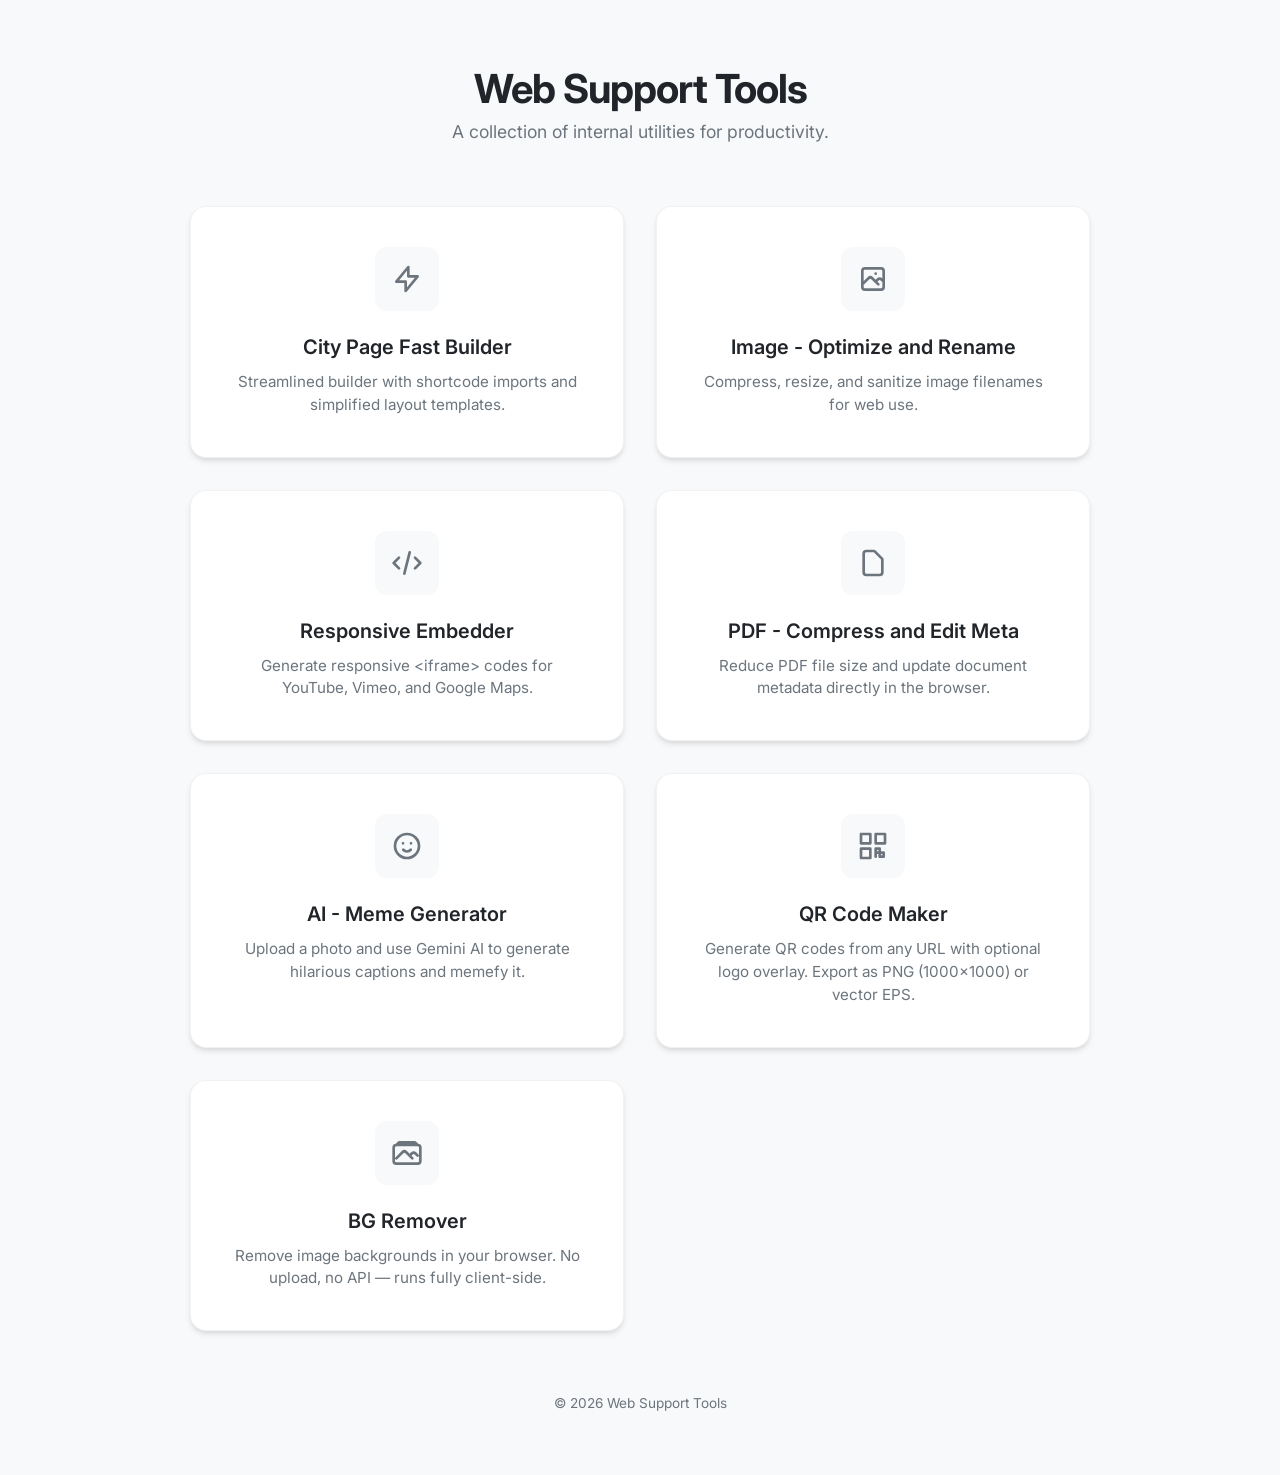
==== index.html @ 627a8788 "Added Embedder" ====
<!DOCTYPE html>
<html lang="en">
<head>
    <meta charset="UTF-8">
    <meta name="viewport" content="width=device-width, initial-scale=1.0">
    <title>Web Support Tools</title>
    <link rel="preconnect" href="https://fonts.googleapis.com">
    <link rel="preconnect" href="https://fonts.gstatic.com" crossorigin>
    <link href="https://fonts.googleapis.com/css2?family=Inter:wght@400;500;600;700&display=swap" rel="stylesheet">
    <style>
        :root {
            --bg-color: #f8f9fa;
            --card-bg: #ffffff;
            --text-primary: #212529;
            --text-secondary: #6c757d;
            --accent-color: #e9ecef;
            --border-radius: 16px;
            --transition: all 0.3s cubic-bezier(0.4, 0, 0.2, 1);
            --shadow: 0 4px 6px -1px rgba(0, 0, 0, 0.1), 0 2px 4px -1px rgba(0, 0, 0, 0.06);
            --shadow-hover: 0 10px 15px -3px rgba(0, 0, 0, 0.1), 0 4px 6px -2px rgba(0, 0, 0, 0.05);
        }

        * {
            margin: 0;
            padding: 0;
            box-sizing: border-box;
        }

        body {
            font-family: 'Inter', -apple-system, BlinkMacSystemFont, "Segoe UI", Roboto, sans-serif;
            background-color: var(--bg-color);
            color: var(--text-primary);
            min-height: 100vh;
            display: flex;
            flex-direction: column;
            align-items: center;
            padding: 4rem 2rem;
        }

        header {
            text-align: center;
            margin-bottom: 4rem;
        }

        h1 {
            font-size: 2.5rem;
            font-weight: 700;
            letter-spacing: -0.025em;
            margin-bottom: 0.5rem;
            color: var(--text-primary);
        }

        p.subtitle {
            color: var(--text-secondary);
            font-size: 1.1rem;
        }

        .tools-grid {
            display: grid;
            grid-template-columns: repeat(auto-fit, minmax(300px, 1fr));
            gap: 2rem;
            width: 100%;
            max-width: 900px;
        }

        .tool-card {
            background: var(--card-bg);
            border-radius: var(--border-radius);
            padding: 2.5rem;
            text-decoration: none;
            color: inherit;
            display: flex;
            flex-direction: column;
            align-items: center;
            text-align: center;
            box-shadow: var(--shadow);
            transition: var(--transition);
            border: 1px solid rgba(0, 0, 0, 0.05);
        }

        .tool-card:hover {
            transform: translateY(-8px);
            box-shadow: var(--shadow-hover);
            border-color: rgba(0, 0, 0, 0.1);
        }

        .icon-wrapper {
            width: 64px;
            height: 64px;
            background: var(--bg-color);
            border-radius: 12px;
            display: flex;
            align-items: center;
            justify-content: center;
            margin-bottom: 1.5rem;
            transition: var(--transition);
        }

        .tool-card:hover .icon-wrapper {
            background: var(--accent-color);
        }

        .icon-wrapper svg {
            width: 32px;
            height: 32px;
            color: var(--text-secondary);
        }

        h2 {
            font-size: 1.25rem;
            font-weight: 600;
            margin-bottom: 0.75rem;
        }

        .description {
            color: var(--text-secondary);
            font-size: 0.95rem;
            line-height: 1.5;
        }

        footer {
            margin-top: auto;
            padding-top: 4rem;
            color: var(--text-secondary);
            font-size: 0.85rem;
        }

        @media (max-width: 640px) {
            body {
                padding: 2rem 1rem;
            }
            h1 {
                font-size: 2rem;
            }
        }
    </style>
</head>
<body>

    <header>
        <h1>Web Support Tools</h1>
        <p class="subtitle">A collection of internal utilities for productivity.</p>
    </header>

    <main class="tools-grid">

        <a href="./citypagefastbuilder/" class="tool-card">
            <div class="icon-wrapper">
                <svg xmlns="http://www.w3.org/2000/svg" fill="none" viewBox="0 0 24 24" stroke="currentColor">
                    <path stroke-linecap="round" stroke-linejoin="round" stroke-width="2" d="M13 10V3L4 14h7v7l9-11h-7z" />
                </svg>
            </div>
            <h2>City Page Fast Builder</h2>
            <p class="description">Streamlined builder with shortcode imports and simplified layout templates.</p>
        </a>


        <a href="./optimizer/" class="tool-card">
            <div class="icon-wrapper">
                <svg xmlns="http://www.w3.org/2000/svg" fill="none" viewBox="0 0 24 24" stroke="currentColor">
                    <path stroke-linecap="round" stroke-linejoin="round" stroke-width="2" d="M4 16l4.586-4.586a2 2 0 012.828 0L16 16m-2-2l1.586-1.586a2 2 0 012.828 0L20 14m-6-6h.01M6 20h12a2 2 0 002-2V6a2 2 0 00-2-2H6a2 2 0 00-2 2v12a2 2 0 002 2z" />
                </svg>
            </div>
            <h2>Image - Optimize and Rename</h2>
            <p class="description">Compress, resize, and sanitize image filenames for web use.</p>
        </a>

        <a href="./embedder/" class="tool-card">
            <div class="icon-wrapper">
                <svg xmlns="http://www.w3.org/2000/svg" fill="none" viewBox="0 0 24 24" stroke="currentColor">
                    <path stroke-linecap="round" stroke-linejoin="round" stroke-width="2" d="M10 20l4-16m4 4l4 4-4 4M6 16l-4-4 4-4" />
                </svg>
            </div>
            <h2>Responsive Embedder</h2>
            <p class="description">Generate responsive &lt;iframe&gt; codes for YouTube, Vimeo, and Google Maps.</p>
        </a>

        <a href="./pdfcompressor/" class="tool-card">
            <div class="icon-wrapper">
                <svg xmlns="http://www.w3.org/2000/svg" fill="none" viewBox="0 0 24 24" stroke="currentColor">
                    <path stroke-linecap="round" stroke-linejoin="round" stroke-width="2" d="M7 21h10a2 2 0 002-2V9.414a1 1 0 00-.293-.707l-5.414-5.414A1 1 0 0012.586 3H7a2 2 0 00-2 2v14a2 2 0 002 2z" />
                </svg>
            </div>
            <h2>PDF - Compress and Edit Meta</h2>
            <p class="description">Reduce PDF file size and update document metadata directly in the browser.</p>
        </a>

        <a href="./memegen/" class="tool-card">
            <div class="icon-wrapper">
                <svg xmlns="http://www.w3.org/2000/svg" fill="none" viewBox="0 0 24 24" stroke="currentColor">
                    <path stroke-linecap="round" stroke-linejoin="round" stroke-width="2" d="M14.828 14.828a4 4 0 01-5.656 0M9 10h.01M15 10h.01M21 12a9 9 0 11-18 0 9 9 0 0118 0z" />
                </svg>
            </div>
            <h2>AI - Meme Generator</h2>
            <p class="description">Upload a photo and use Gemini AI to generate hilarious captions and memefy it.</p>
        </a>

        <a href="./qrcode/" class="tool-card">
            <div class="icon-wrapper">
                <svg xmlns="http://www.w3.org/2000/svg" fill="none" viewBox="0 0 24 24" stroke="currentColor">
                    <rect x="3" y="3" width="7" height="7" stroke-width="2" stroke-linecap="round" stroke-linejoin="round"/>
                    <rect x="14" y="3" width="7" height="7" stroke-width="2" stroke-linecap="round" stroke-linejoin="round"/>
                    <rect x="3" y="14" width="7" height="7" stroke-width="2" stroke-linecap="round" stroke-linejoin="round"/>
                    <path stroke-linecap="round" stroke-linejoin="round" stroke-width="2" d="M14 14h3v3h-3zM17 17h3v3h-3zM14 17v3"/>
                </svg>
            </div>
            <h2>QR Code Maker</h2>
            <p class="description">Generate QR codes from any URL with optional logo overlay. Export as PNG (1000×1000) or vector EPS.</p>
        </a>

        <a href="./bgremover/" class="tool-card">
            <div class="icon-wrapper">
                <svg xmlns="http://www.w3.org/2000/svg" fill="none" viewBox="0 0 24 24" stroke="currentColor">
                    <path stroke-linecap="round" stroke-linejoin="round" stroke-width="2" d="M4 16l4.586-4.586a2 2 0 012.828 0L16 16m-2-2l1.586-1.586a2 2 0 012.828 0L20 14M4 6h16M4 6a2 2 0 00-2 2v10a2 2 0 002 2h16a2 2 0 002-2V8a2 2 0 00-2-2M4 6l2-2h12l2 2" />
                </svg>
            </div>
            <h2>BG Remover</h2>
            <p class="description">Remove image backgrounds in your browser. No upload, no API — runs fully client-side.</p>
        </a>
    </main>

    <footer>
        &copy; 2026 Web Support Tools
    </footer>

</body>
</html>
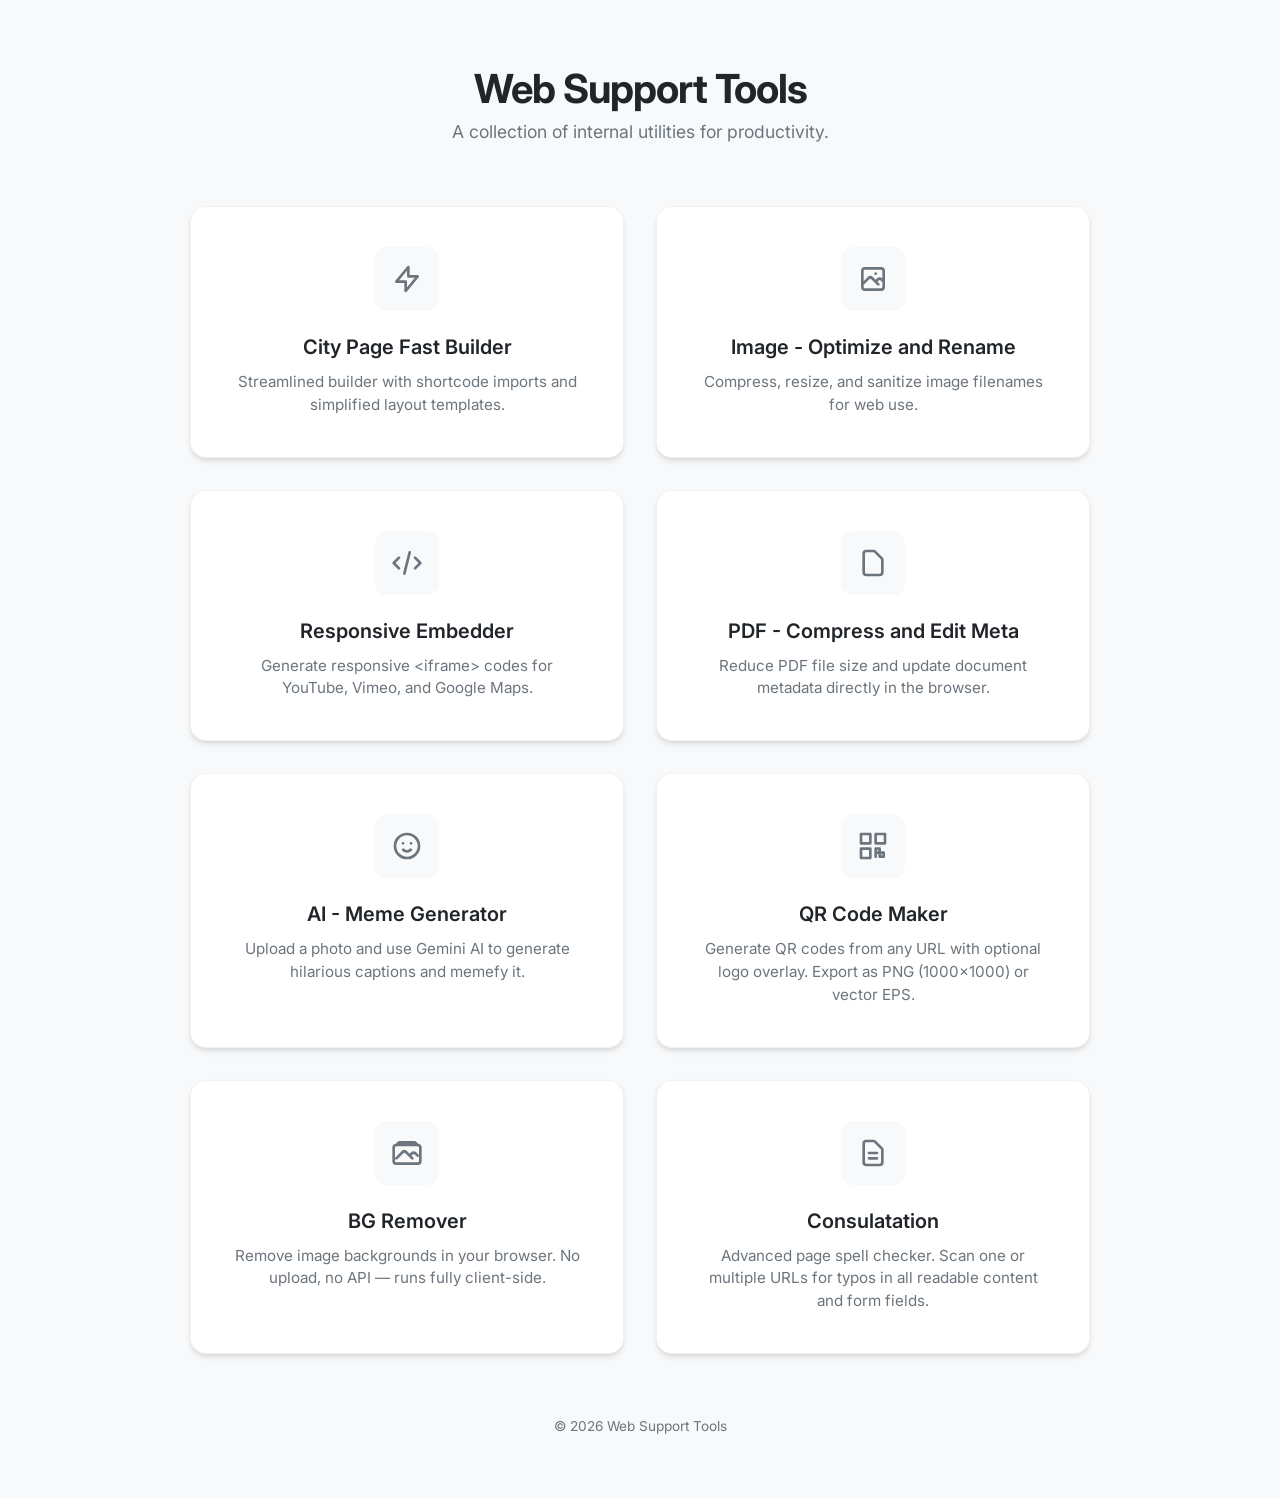
==== commit 514d0fac: "Added Spell Checked" ====
--- a/index.html
+++ b/index.html
@@ -217,6 +217,16 @@
             <h2>BG Remover</h2>
             <p class="description">Remove image backgrounds in your browser. No upload, no API — runs fully client-side.</p>
         </a>
+
+        <a href="./spellchecker/" class="tool-card">
+            <div class="icon-wrapper">
+                <svg xmlns="http://www.w3.org/2000/svg" fill="none" viewBox="0 0 24 24" stroke="currentColor">
+                    <path stroke-linecap="round" stroke-linejoin="round" stroke-width="2" d="M9 12h6m-6 4h6m2 5H7a2 2 0 01-2-2V5a2 2 0 012-2h5.586a1 1 0 01.707.293l5.414 5.414a1 1 0 01.293.707V19a2 2 0 01-2 2z" />
+                </svg>
+            </div>
+            <h2>Consulatation</h2>
+            <p class="description">Advanced page spell checker. Scan one or multiple URLs for typos in all readable content and form fields.</p>
+        </a>
     </main>
 
     <footer>
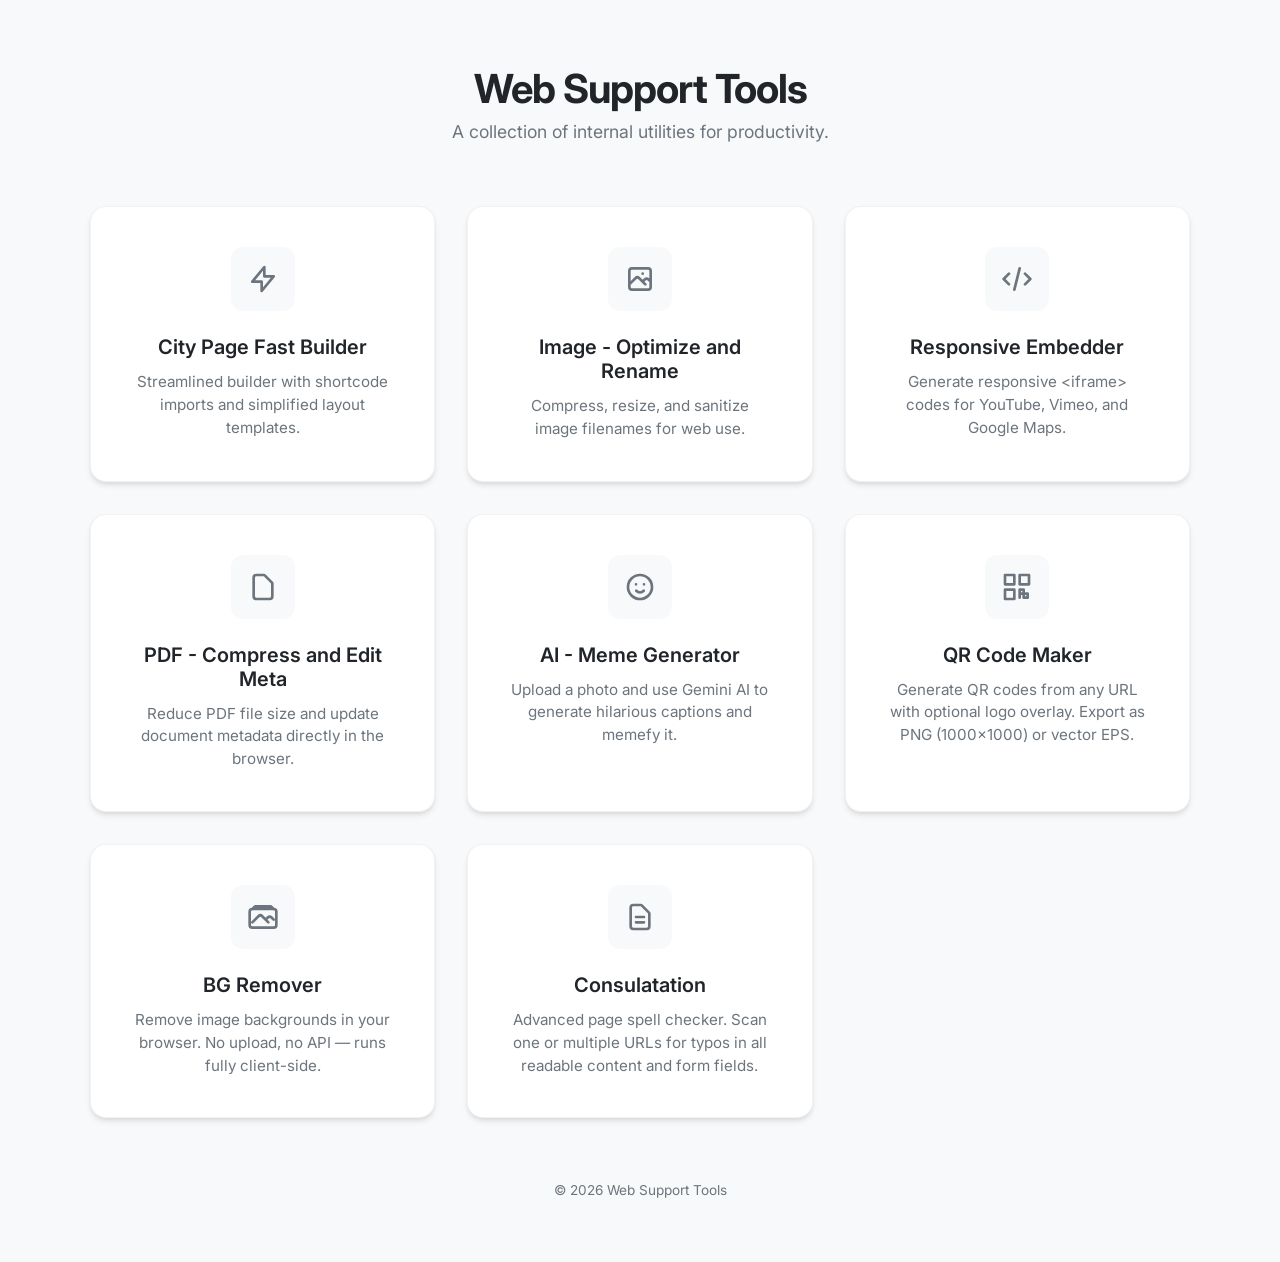
==== commit fb1cdf4d: "Update root" ====
--- a/index.html
+++ b/index.html
@@ -57,10 +57,10 @@
 
         .tools-grid {
             display: grid;
-            grid-template-columns: repeat(auto-fit, minmax(300px, 1fr));
+            grid-template-columns: repeat(3, 1fr);
             gap: 2rem;
             width: 100%;
-            max-width: 900px;
+            max-width: 1100px;
         }
 
         .tool-card {
@@ -125,12 +125,37 @@
             font-size: 0.85rem;
         }
 
-        @media (max-width: 640px) {
+        @media (max-width: 768px) {
             body {
                 padding: 2rem 1rem;
             }
             h1 {
                 font-size: 2rem;
+            }
+            .tools-grid {
+                gap: 0.75rem;
+            }
+            .tool-card {
+                padding: 1rem 0.5rem;
+            }
+            .tool-card h2 {
+                font-size: 0.9rem;
+            }
+            .tool-card .description {
+                font-size: 0.75rem;
+                display: -webkit-box;
+                -webkit-line-clamp: 3;
+                -webkit-box-orient: vertical;
+                overflow: hidden;
+            }
+            .icon-wrapper {
+                width: 40px;
+                height: 40px;
+                margin-bottom: 0.75rem;
+            }
+            .icon-wrapper svg {
+                width: 20px;
+                height: 20px;
             }
         }
     </style>
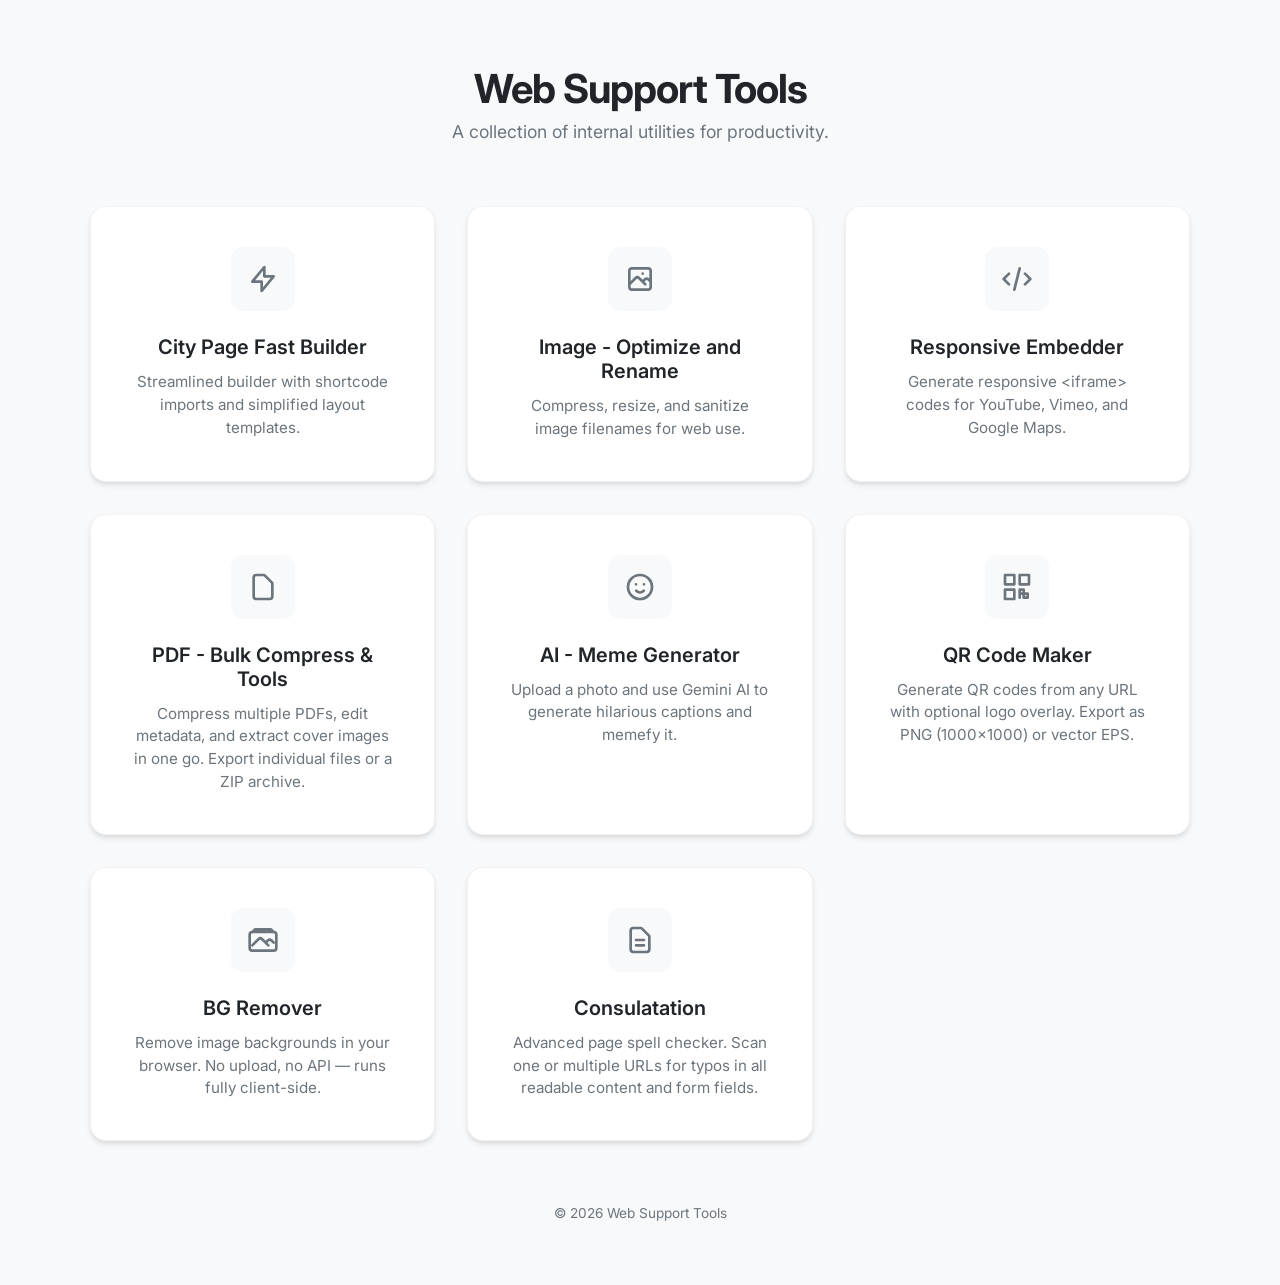
==== commit 943f9df4: "Updated" ====
--- a/index.html
+++ b/index.html
@@ -206,8 +206,8 @@
                     <path stroke-linecap="round" stroke-linejoin="round" stroke-width="2" d="M7 21h10a2 2 0 002-2V9.414a1 1 0 00-.293-.707l-5.414-5.414A1 1 0 0012.586 3H7a2 2 0 00-2 2v14a2 2 0 002 2z" />
                 </svg>
             </div>
-            <h2>PDF - Compress and Edit Meta</h2>
-            <p class="description">Reduce PDF file size and update document metadata directly in the browser.</p>
+            <h2>PDF - Bulk Compress & Tools</h2>
+            <p class="description">Compress multiple PDFs, edit metadata, and extract cover images in one go. Export individual files or a ZIP archive.</p>
         </a>
 
         <a href="./memegen/" class="tool-card">
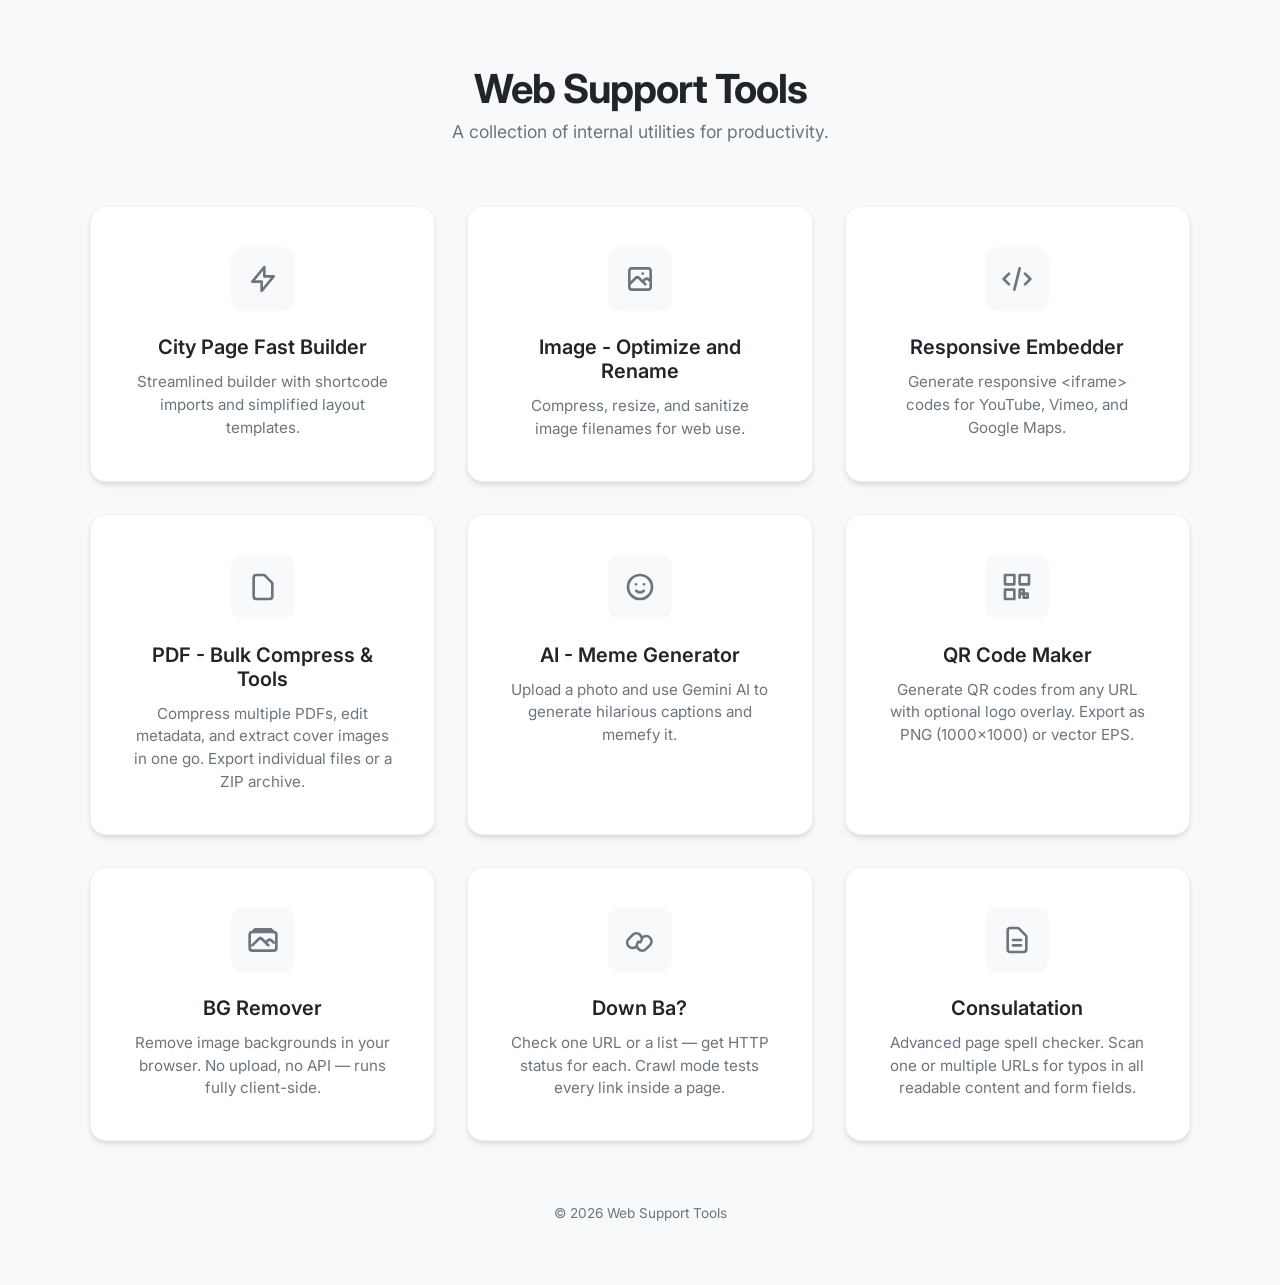
==== commit 1b363c50: "update" ====
--- a/index.html
+++ b/index.html
@@ -243,6 +243,16 @@
             <p class="description">Remove image backgrounds in your browser. No upload, no API — runs fully client-side.</p>
         </a>
 
+        <a href="./linkchecker/" class="tool-card">
+            <div class="icon-wrapper">
+                <svg xmlns="http://www.w3.org/2000/svg" fill="none" viewBox="0 0 24 24" stroke="currentColor">
+                    <path stroke-linecap="round" stroke-linejoin="round" stroke-width="2" d="M13.828 10.172a4 4 0 015.656 5.656l-3 3a4 4 0 01-5.656-5.656m-1.656 3.656a4 4 0 01-5.656-5.656l3-3a4 4 0 015.656 5.656" />
+                </svg>
+            </div>
+            <h2>Down Ba?</h2>
+            <p class="description">Check one URL or a list — get HTTP status for each. Crawl mode tests every link inside a page.</p>
+        </a>
+
         <a href="./spellchecker/" class="tool-card">
             <div class="icon-wrapper">
                 <svg xmlns="http://www.w3.org/2000/svg" fill="none" viewBox="0 0 24 24" stroke="currentColor">
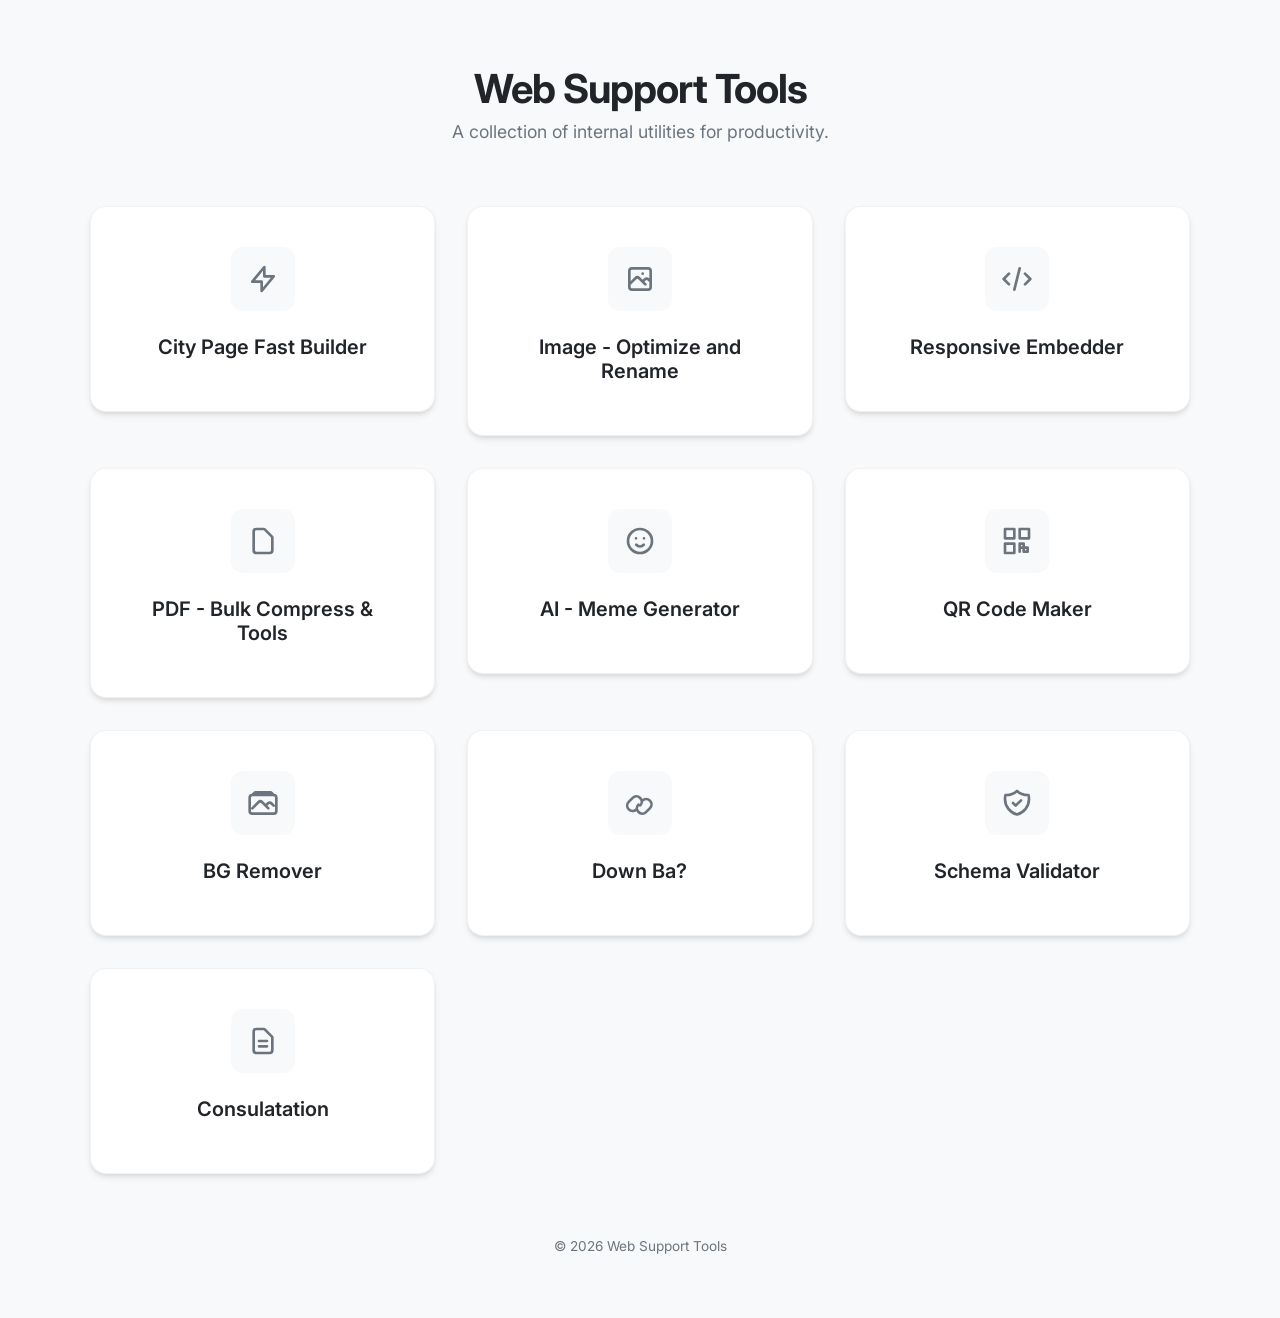
==== commit 07712389: "Added Schema Validator" ====
--- a/index.html
+++ b/index.html
@@ -58,6 +58,7 @@
         .tools-grid {
             display: grid;
             grid-template-columns: repeat(3, 1fr);
+            align-items: start;
             gap: 2rem;
             width: 100%;
             max-width: 1100px;
@@ -116,6 +117,15 @@
             color: var(--text-secondary);
             font-size: 0.95rem;
             line-height: 1.5;
+            max-height: 0;
+            opacity: 0;
+            overflow: hidden;
+            transition: max-height 0.3s ease, opacity 0.2s ease, margin-top 0.3s ease;
+        }
+
+        .tool-card:hover .description {
+            max-height: 200px;
+            opacity: 1;
         }
 
         footer {
@@ -143,6 +153,8 @@
             }
             .tool-card .description {
                 font-size: 0.75rem;
+                max-height: none;
+                opacity: 1;
                 display: -webkit-box;
                 -webkit-line-clamp: 3;
                 -webkit-box-orient: vertical;
@@ -253,6 +265,16 @@
             <p class="description">Check one URL or a list — get HTTP status for each. Crawl mode tests every link inside a page.</p>
         </a>
 
+        <a href="./schema/" class="tool-card">
+            <div class="icon-wrapper">
+                <svg xmlns="http://www.w3.org/2000/svg" fill="none" viewBox="0 0 24 24" stroke="currentColor">
+                    <path stroke-linecap="round" stroke-linejoin="round" stroke-width="2" d="M9 12l2 2 4-4m5.618-4.016A11.955 11.955 0 0112 2.944a11.955 11.955 0 01-8.618 3.04A12.02 12.02 0 003 9c0 5.591 3.824 10.29 9 11.622 5.176-1.332 9-6.03 9-11.622 0-1.042-.133-2.052-.382-3.016z" />
+                </svg>
+            </div>
+            <h2>Schema Validator</h2>
+            <p class="description">Check a URL or pasted code for JSON-LD schemas. Surfaces errors, warnings, and duplicate types.</p>
+        </a>
+
         <a href="./spellchecker/" class="tool-card">
             <div class="icon-wrapper">
                 <svg xmlns="http://www.w3.org/2000/svg" fill="none" viewBox="0 0 24 24" stroke="currentColor">
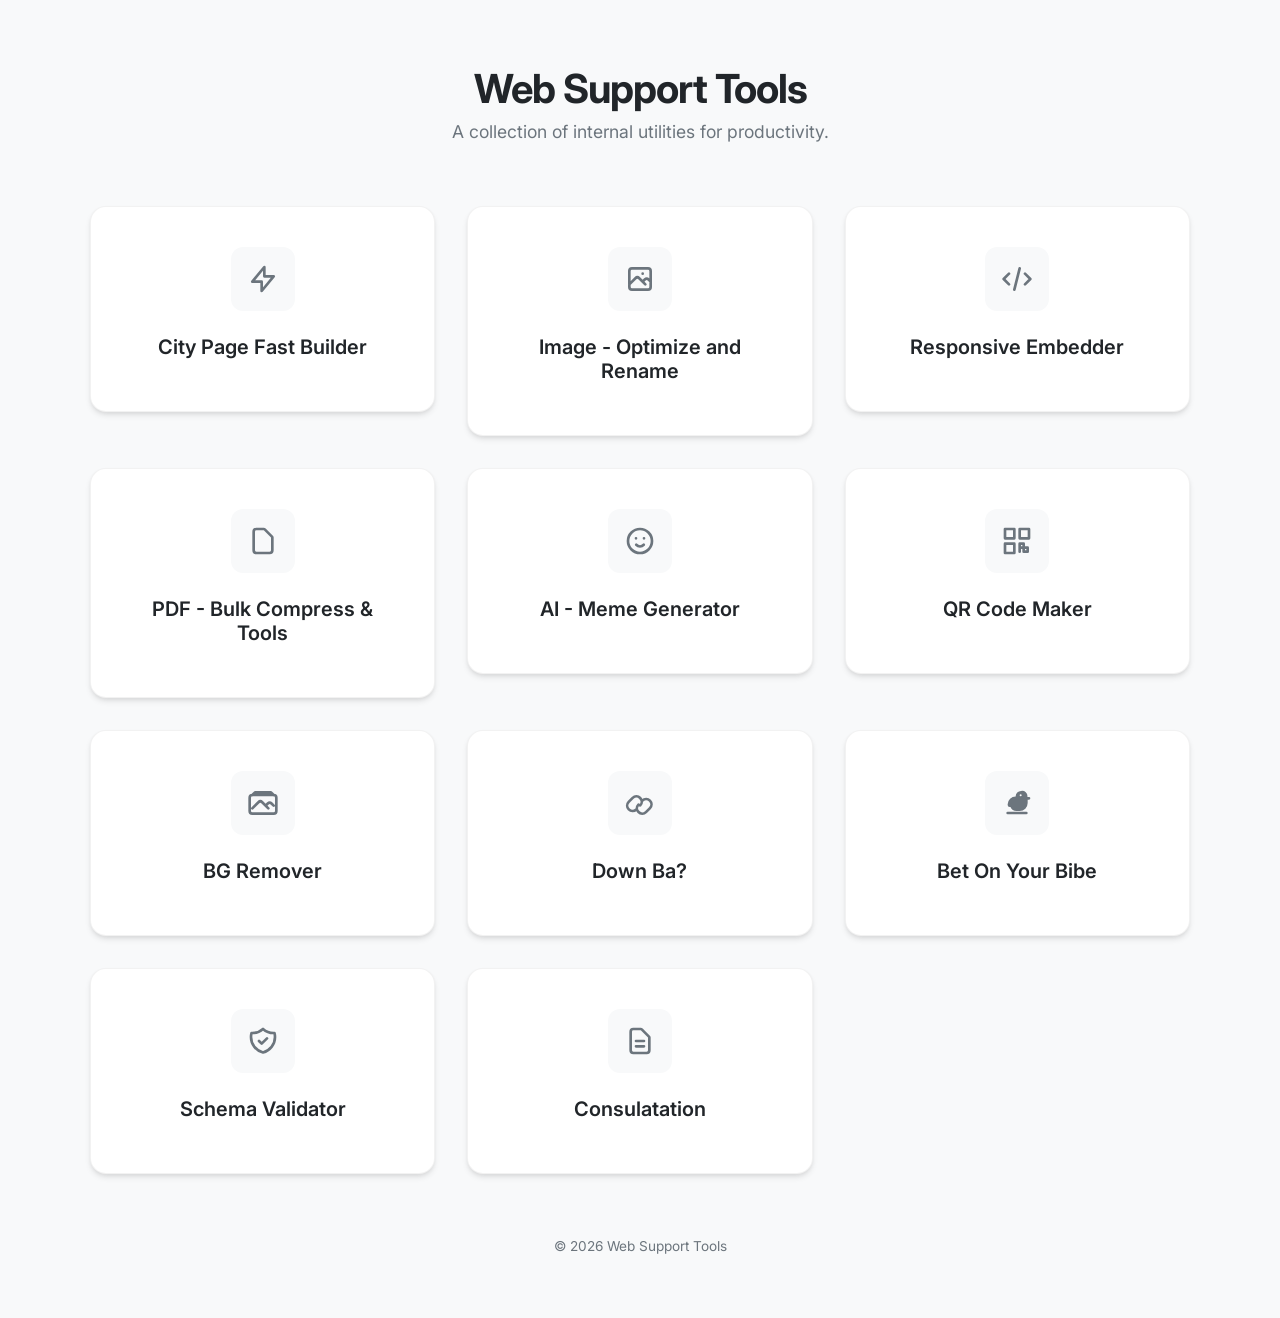
==== commit 5d645b79: "Add Bet On your Bibe" ====
--- a/index.html
+++ b/index.html
@@ -265,6 +265,16 @@
             <p class="description">Check one URL or a list — get HTTP status for each. Crawl mode tests every link inside a page.</p>
         </a>
 
+        <a href="./betonyourbibe/" class="tool-card">
+            <div class="icon-wrapper">
+                <svg xmlns="http://www.w3.org/2000/svg" viewBox="0 0 24 24" fill="currentColor">
+                    <path d="M15 3a4 4 0 0 0-4 4v.2A6 6 0 0 0 5 13v.5a1.5 1.5 0 0 0 1.5 1.5h.6A5 5 0 0 0 12 18h2a6 6 0 0 0 6-6V9.5h1a1 1 0 1 0 0-2h-1.2A4 4 0 0 0 15 3Zm.5 3.25a.75.75 0 1 1-1.5 0 .75.75 0 0 1 1.5 0ZM4 19.5a1 1 0 0 1 1-1h14a1 1 0 1 1 0 2H5a1 1 0 0 1-1-1Z"/>
+                </svg>
+            </div>
+            <h2>Bet On Your Bibe</h2>
+            <p class="description">Drop names, start the duck race. Pick who to bet on with animated ducks racing to a random finish.</p>
+        </a>
+
         <a href="./schema/" class="tool-card">
             <div class="icon-wrapper">
                 <svg xmlns="http://www.w3.org/2000/svg" fill="none" viewBox="0 0 24 24" stroke="currentColor">
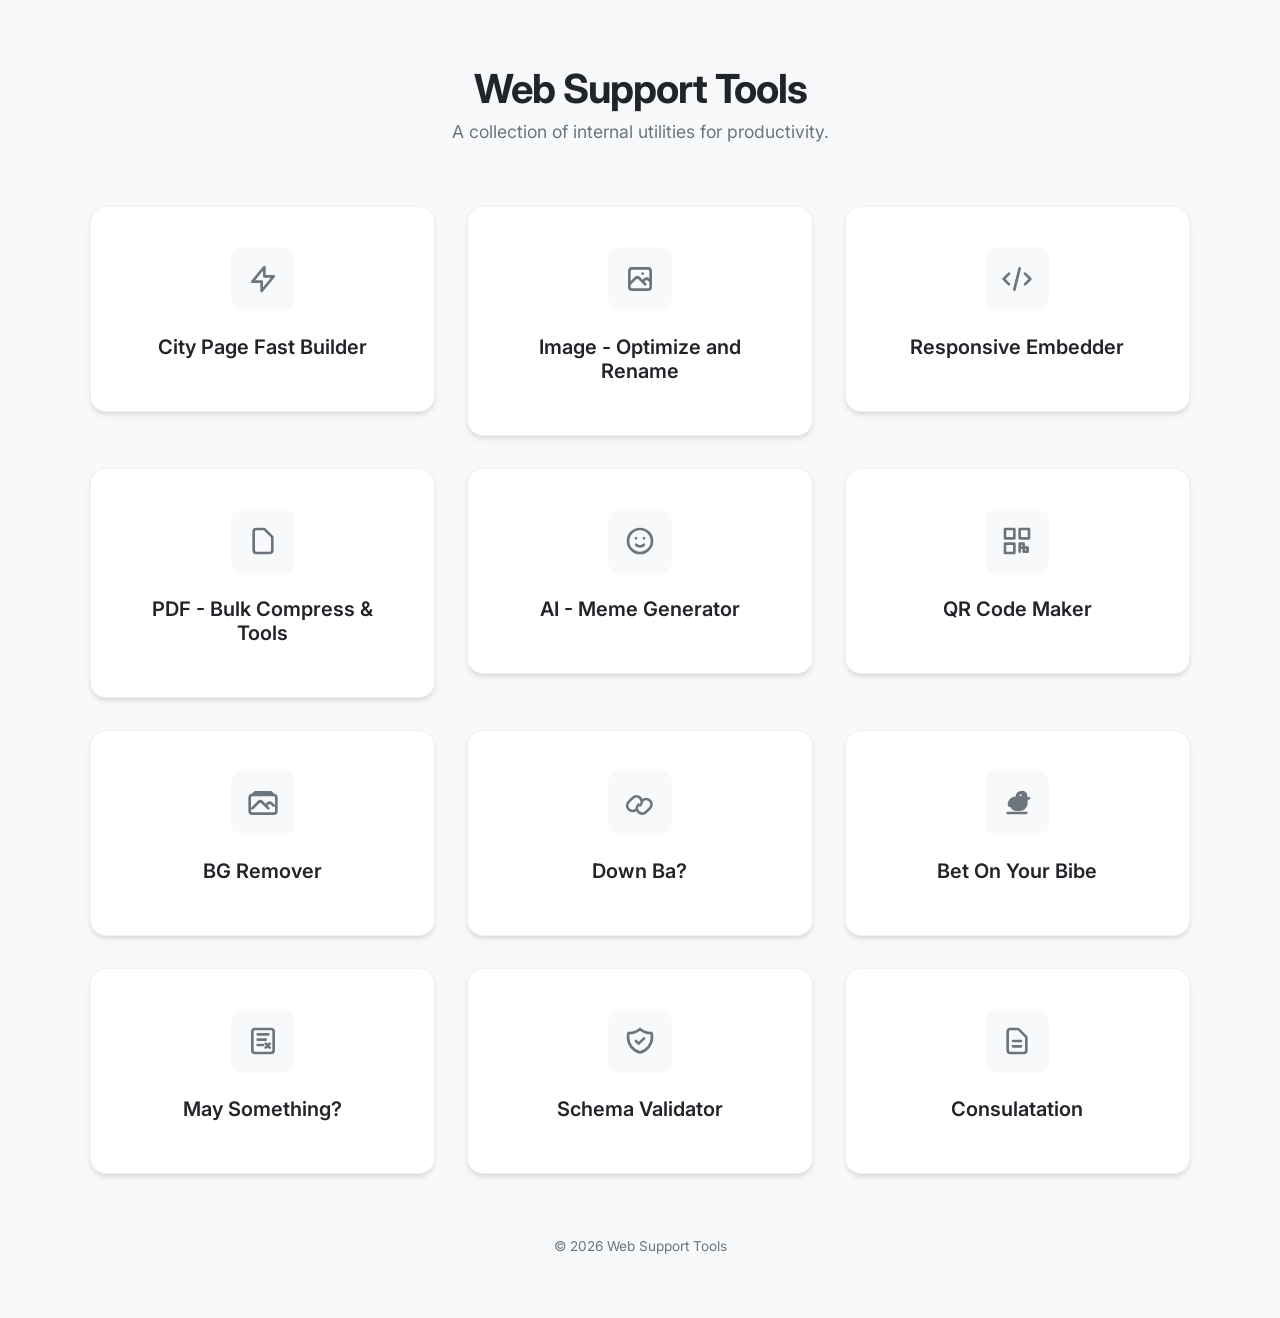
==== commit 0fc697b7: "Added Text compare" ====
--- a/index.html
+++ b/index.html
@@ -275,6 +275,17 @@
             <p class="description">Drop names, start the duck race. Pick who to bet on with animated ducks racing to a random finish.</p>
         </a>
 
+        <a href="./textcompare/" class="tool-card">
+            <div class="icon-wrapper">
+                <svg xmlns="http://www.w3.org/2000/svg" fill="none" viewBox="0 0 24 24" stroke="currentColor">
+                    <path stroke-linecap="round" stroke-linejoin="round" stroke-width="2" d="M8 7h8m-8 4h6m-6 4h4M4 5a2 2 0 012-2h12a2 2 0 012 2v14a2 2 0 01-2 2H6a2 2 0 01-2-2V5z" />
+                    <path stroke-linecap="round" stroke-linejoin="round" stroke-width="2" d="M14 14l3 3m0-3l-3 3" />
+                </svg>
+            </div>
+            <h2>May Something?</h2>
+            <p class="description">Compare two blocks of text or HTML side-by-side. Highlights what was added, removed, or changed.</p>
+        </a>
+
         <a href="./schema/" class="tool-card">
             <div class="icon-wrapper">
                 <svg xmlns="http://www.w3.org/2000/svg" fill="none" viewBox="0 0 24 24" stroke="currentColor">
